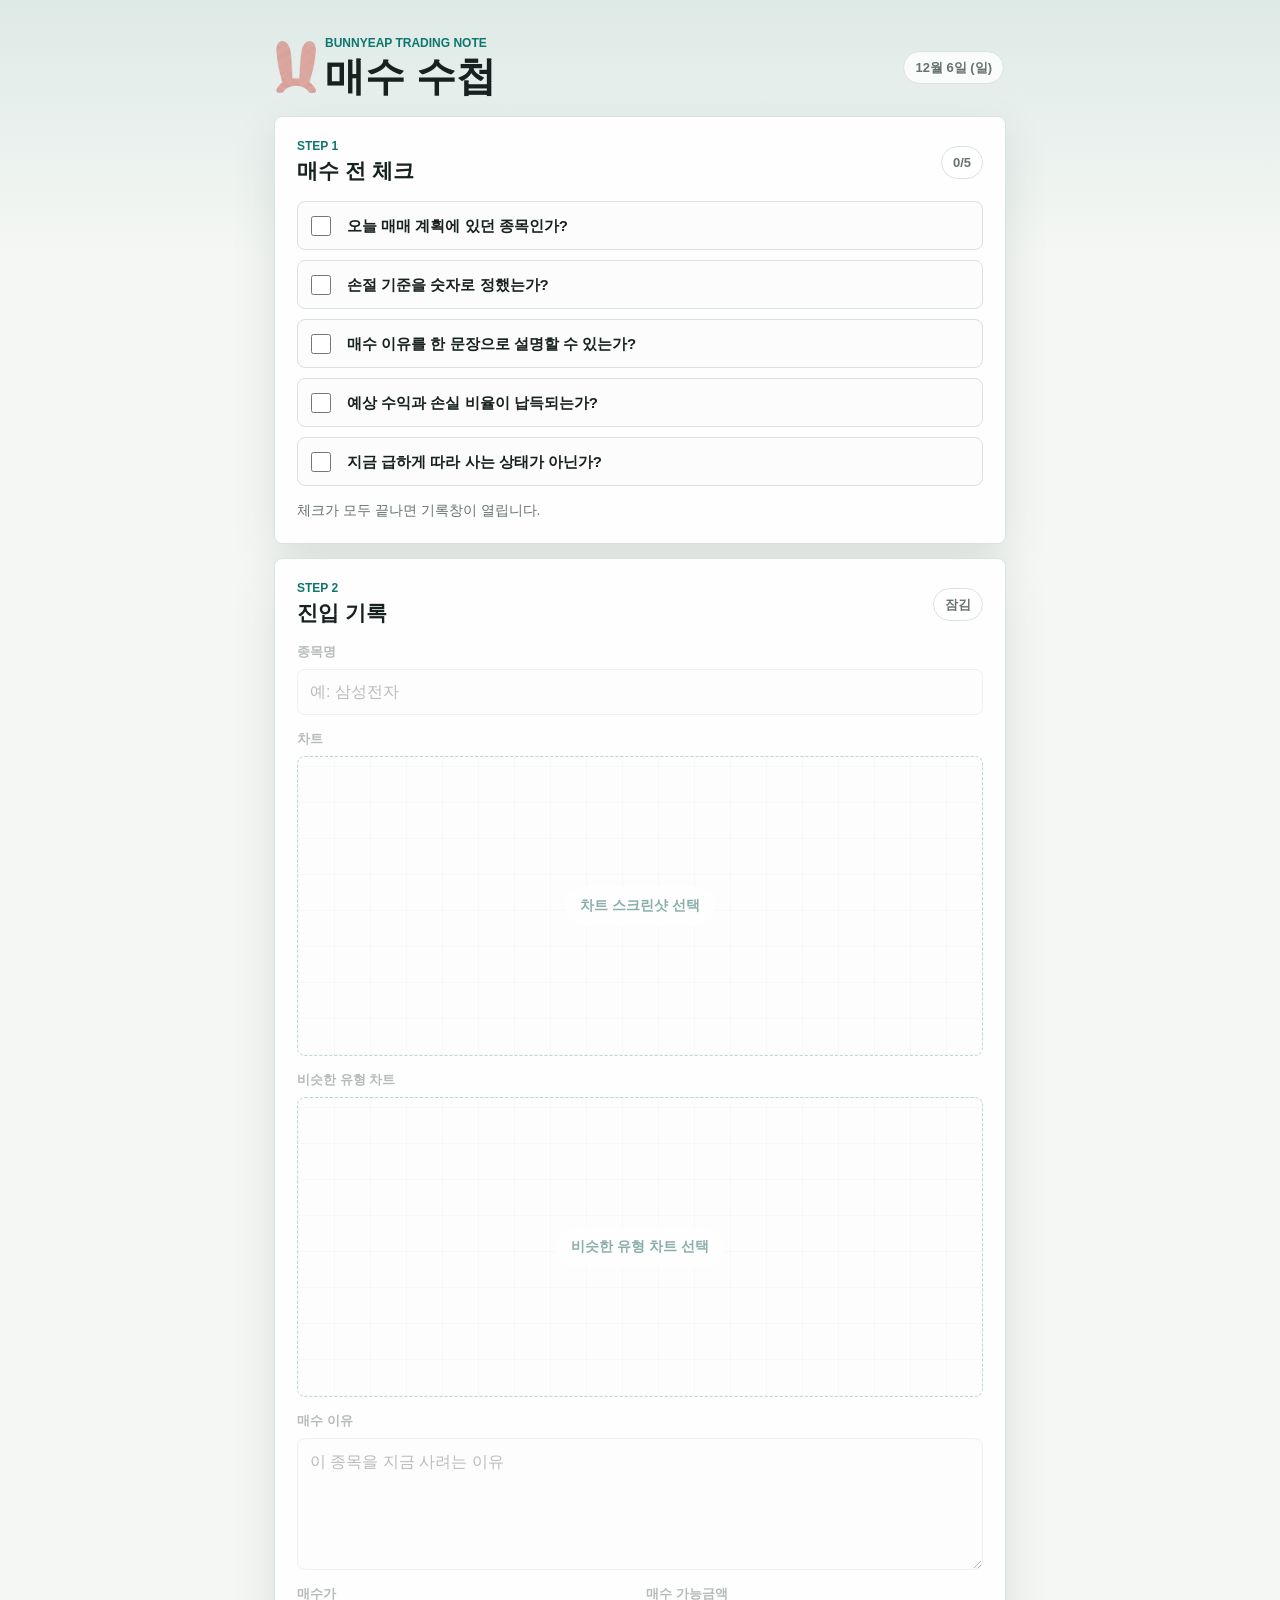
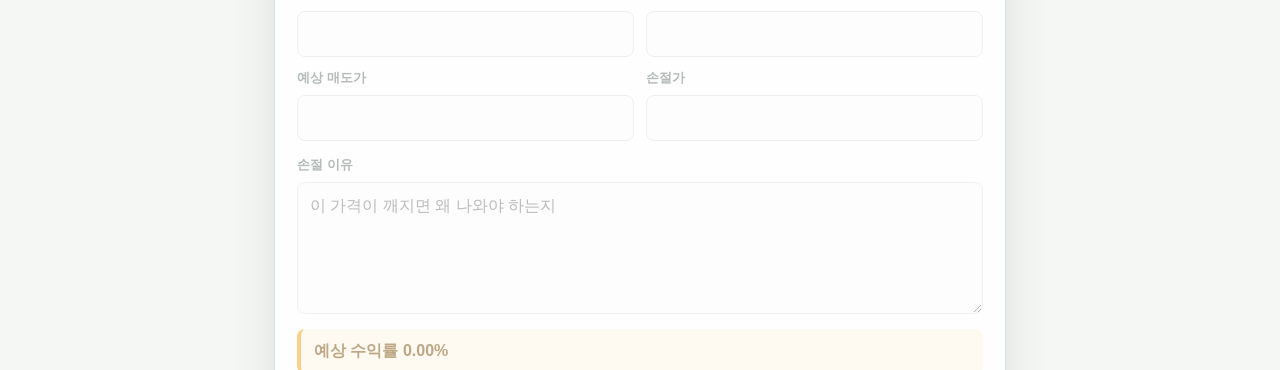
==== reset.html @ 21ca47e4 "Add Bunnyeap trading note PWA" ====
<!doctype html>
<html lang="ko">
  <head>
    <meta charset="utf-8" />
    <meta name="viewport" content="width=device-width, initial-scale=1" />
    <title>매수 수첩 새로고침</title>
    <style>
      body {
        display: grid;
        min-height: 100vh;
        margin: 0;
        place-items: center;
        background: #f5f7f4;
        color: #17211f;
        font-family: -apple-system, BlinkMacSystemFont, "Segoe UI", sans-serif;
      }

      main {
        width: min(100% - 32px, 420px);
        text-align: center;
      }

      img {
        width: 58px;
        height: 58px;
        object-fit: contain;
      }

      h1 {
        margin: 14px 0 8px;
        font-size: 24px;
      }

      p {
        margin: 0;
        color: #66736f;
        line-height: 1.5;
      }
    </style>
  </head>
  <body>
    <main>
      <img src="assets/bunnyeap-symbol.png" alt="Bunnyeap" />
      <h1>새 화면을 불러오는 중</h1>
      <p>이전 캐시를 지우고 다시 열고 있습니다.</p>
    </main>
    <script>
      async function resetApp() {
        if ("serviceWorker" in navigator) {
          const registrations = await navigator.serviceWorker.getRegistrations();
          await Promise.all(registrations.map((registration) => registration.unregister()));
        }

        if ("caches" in window) {
          const names = await caches.keys();
          await Promise.all(names.map((name) => caches.delete(name)));
        }

        window.location.replace("./?v=7&reset=" + Date.now());
      }

      resetApp();
    </script>
  </body>
</html>
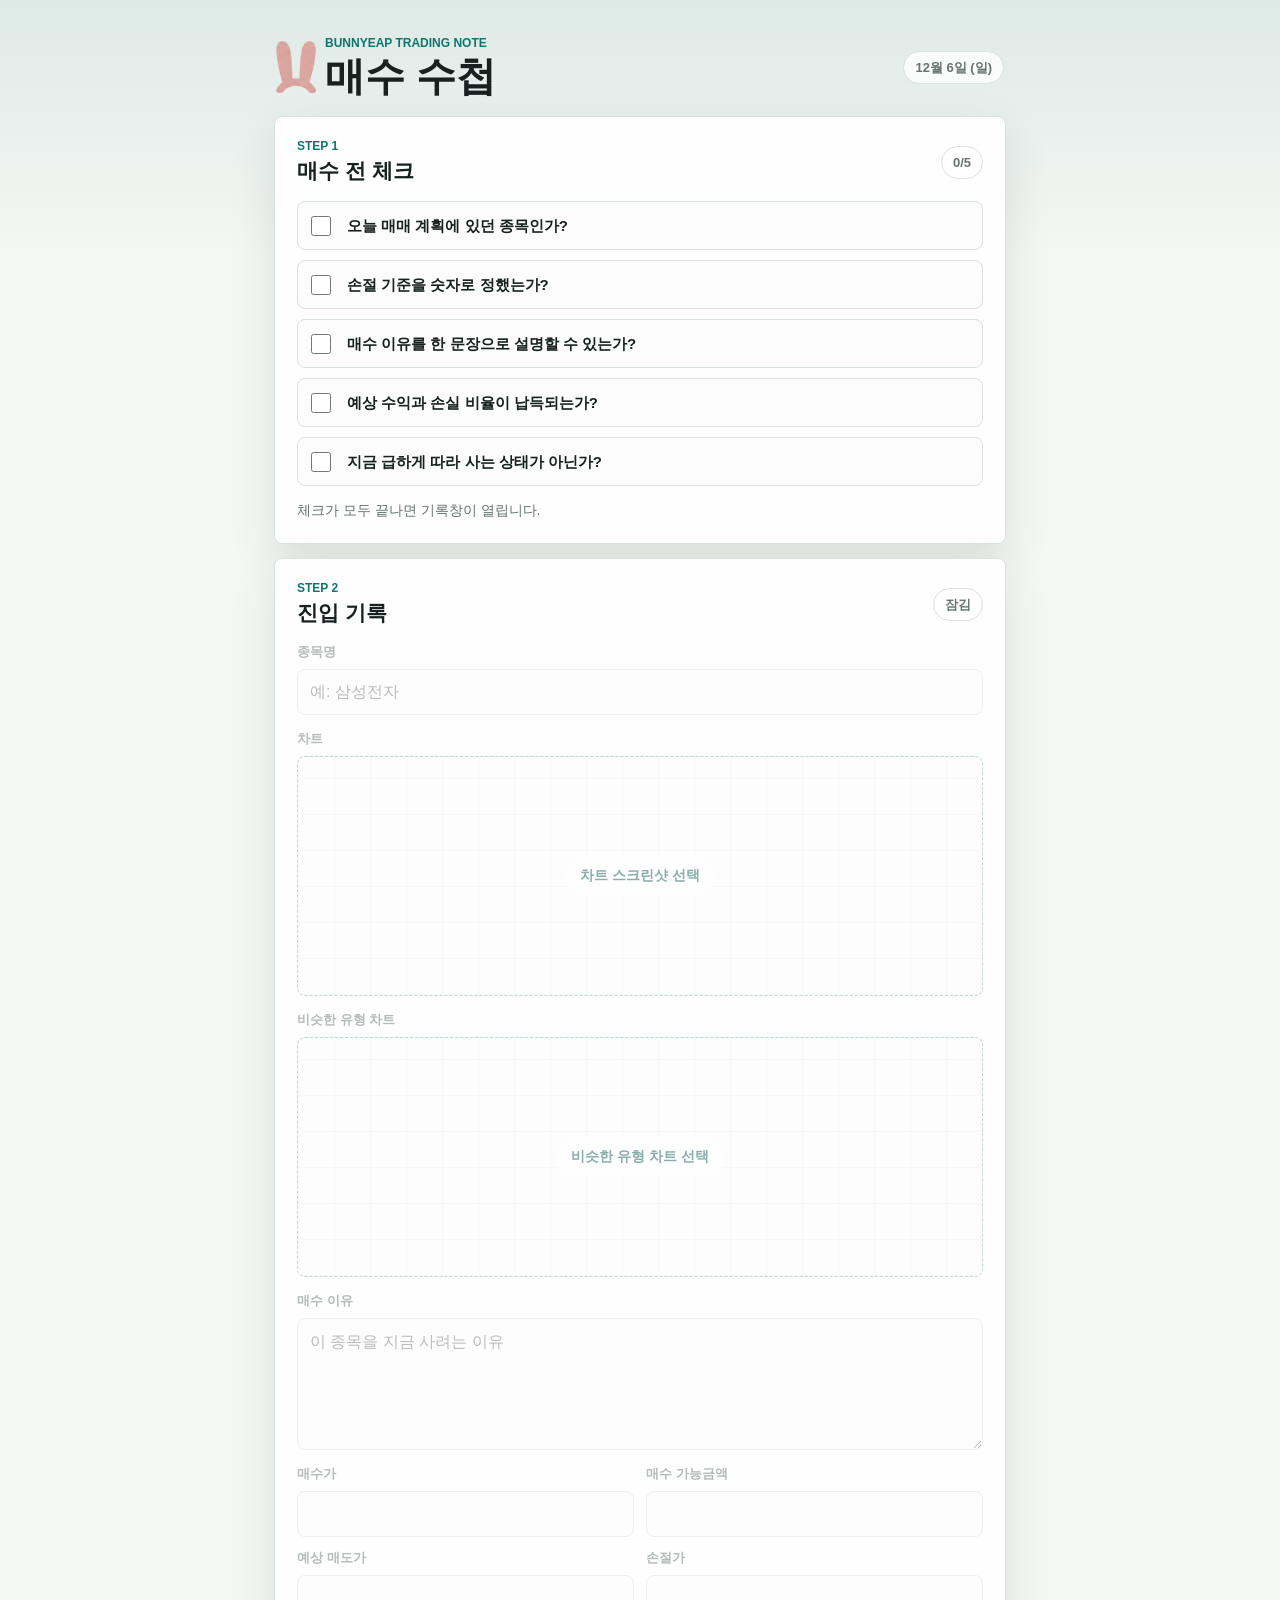
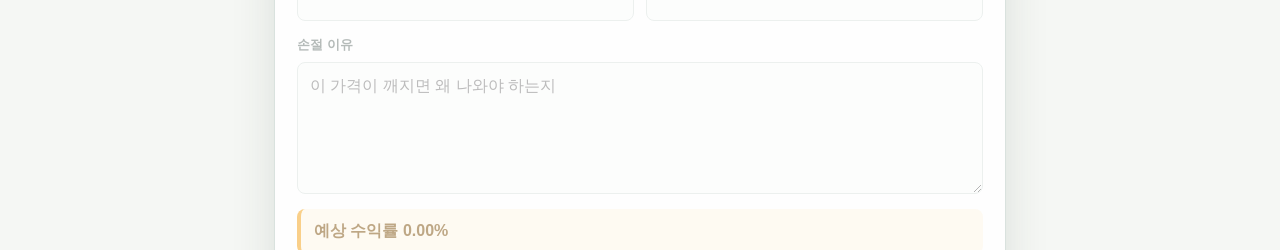
==== commit 23d597fa: "Add Bunnyeap trading note PWA" ====
--- a/reset.html
+++ b/reset.html
@@ -56,7 +56,7 @@
           await Promise.all(names.map((name) => caches.delete(name)));
         }
 
-        window.location.replace("./?v=7&reset=" + Date.now());
+        window.location.replace("./?v=8&reset=" + Date.now());
       }
 
       resetApp();
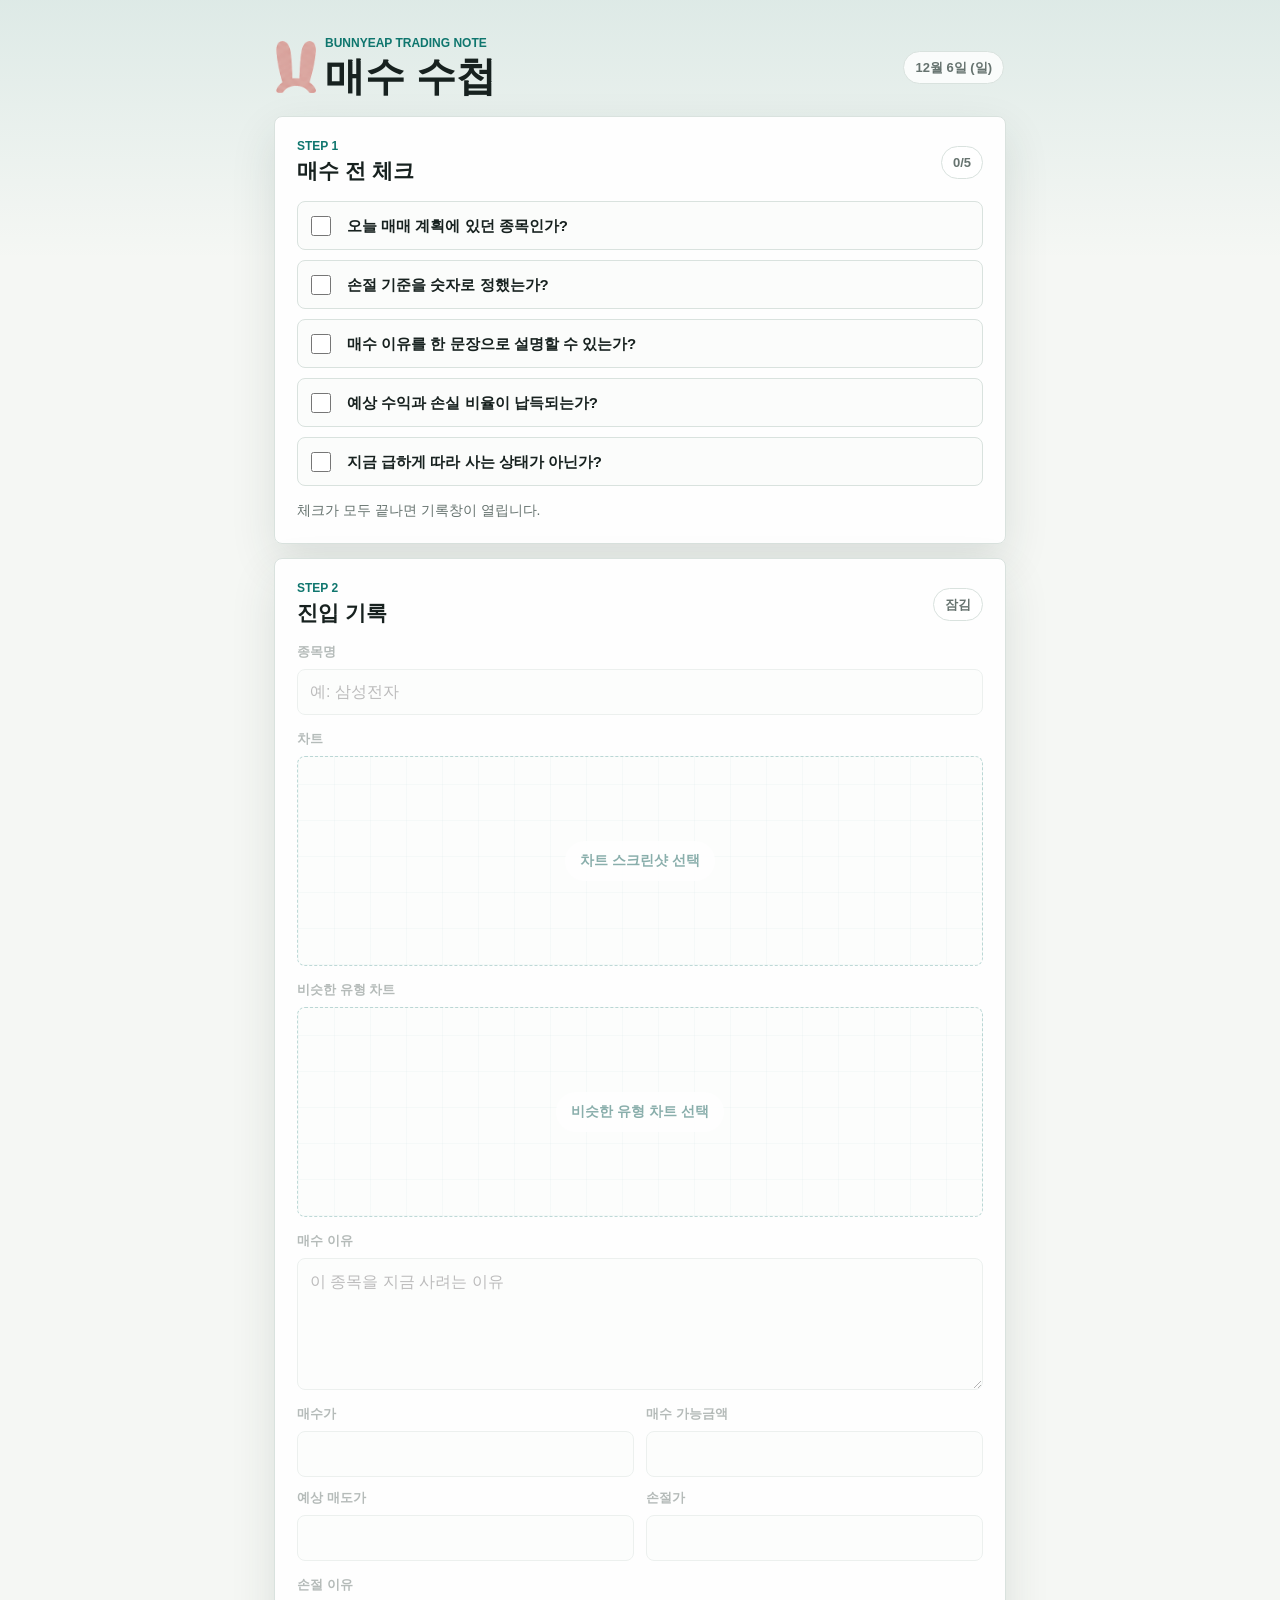
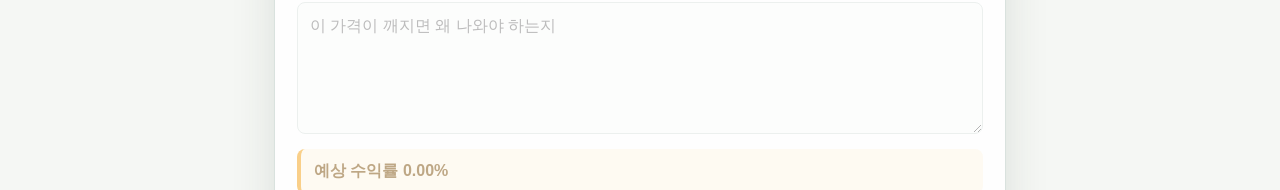
==== commit 96759af5: "Add Bunnyeap trading note PWA" ====
--- a/reset.html
+++ b/reset.html
@@ -56,7 +56,7 @@
           await Promise.all(names.map((name) => caches.delete(name)));
         }
 
-        window.location.replace("./?v=8&reset=" + Date.now());
+        window.location.replace("./?v=9&reset=" + Date.now());
       }
 
       resetApp();
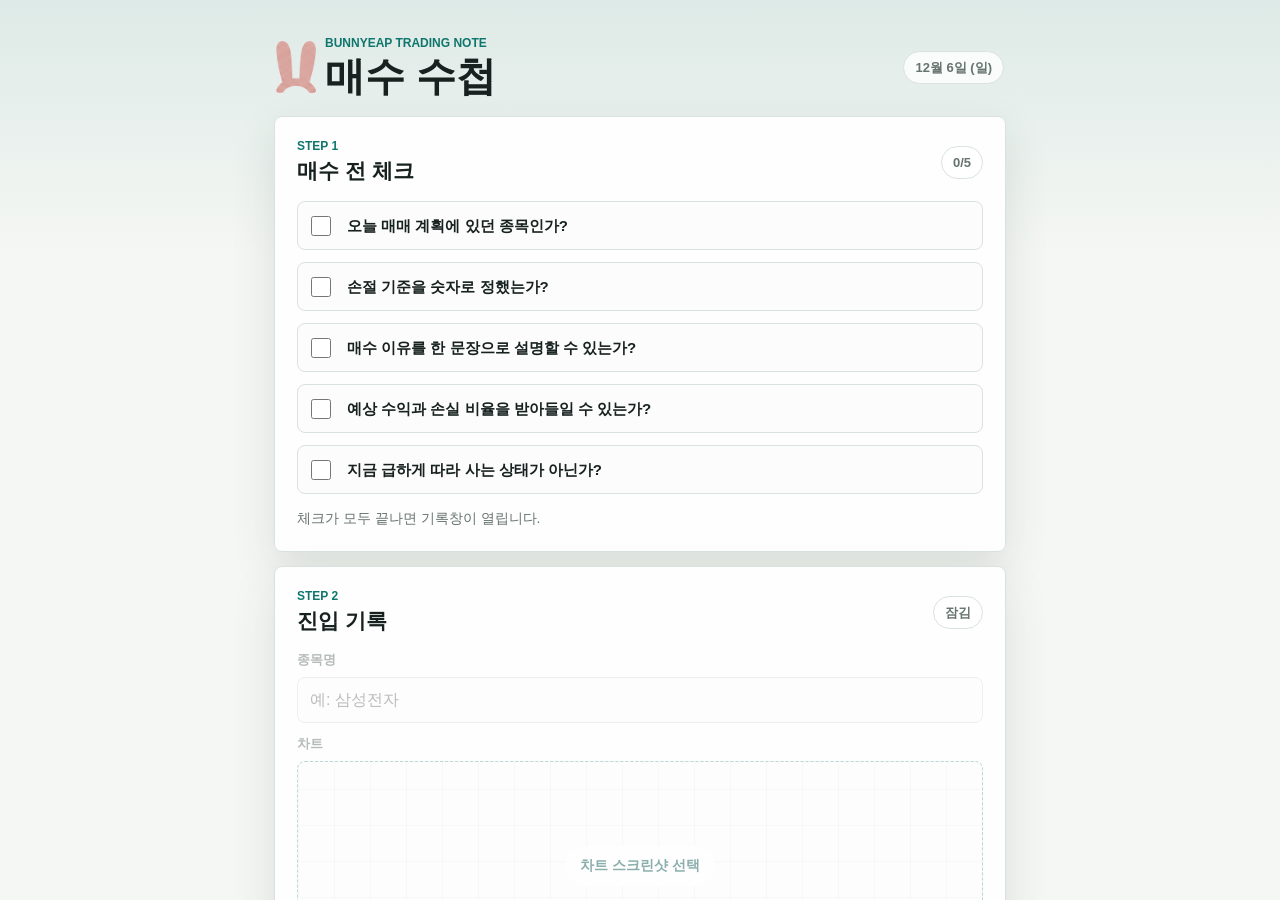
==== commit e05cb370: "Update Bunnyeap trading note PWA" ====
--- a/reset.html
+++ b/reset.html
@@ -56,7 +56,7 @@
           await Promise.all(names.map((name) => caches.delete(name)));
         }
 
-        window.location.replace("./?v=9&reset=" + Date.now());
+        window.location.replace("./?v=18&reset=" + Date.now());
       }
 
       resetApp();
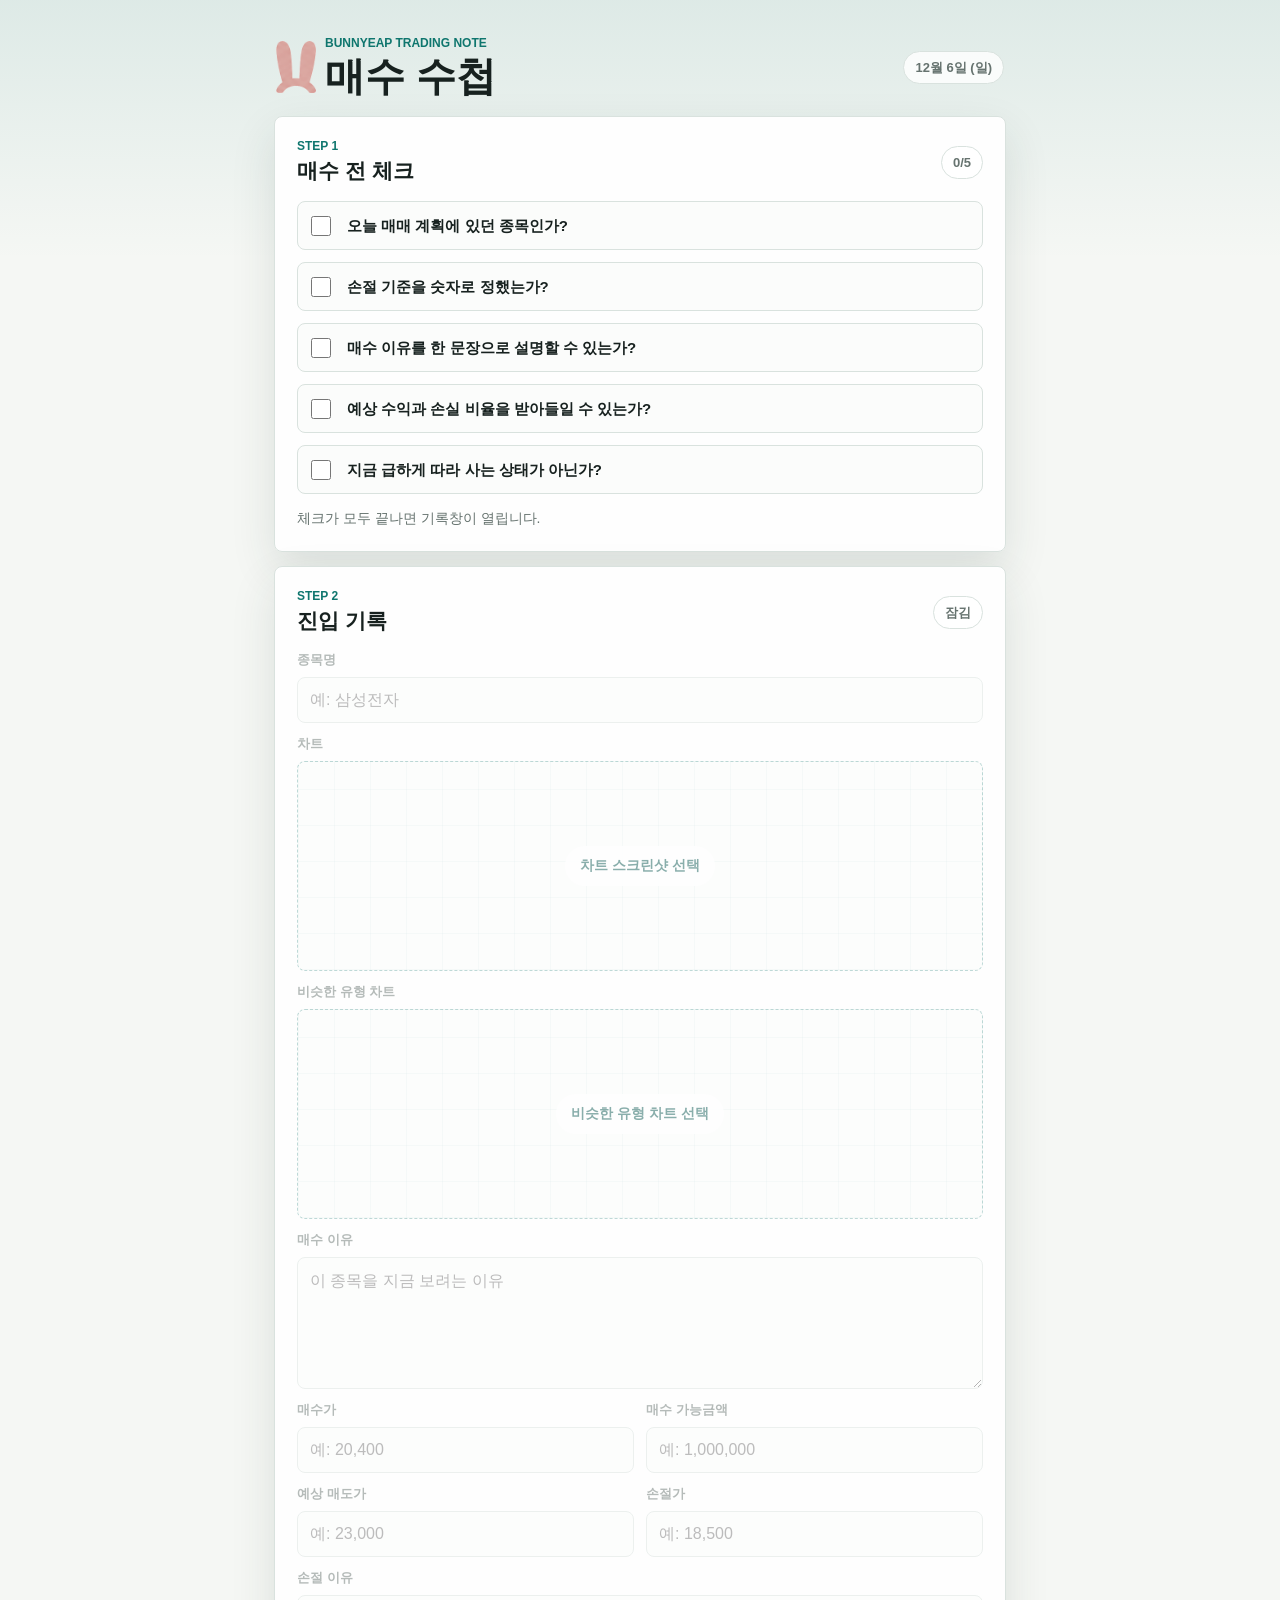
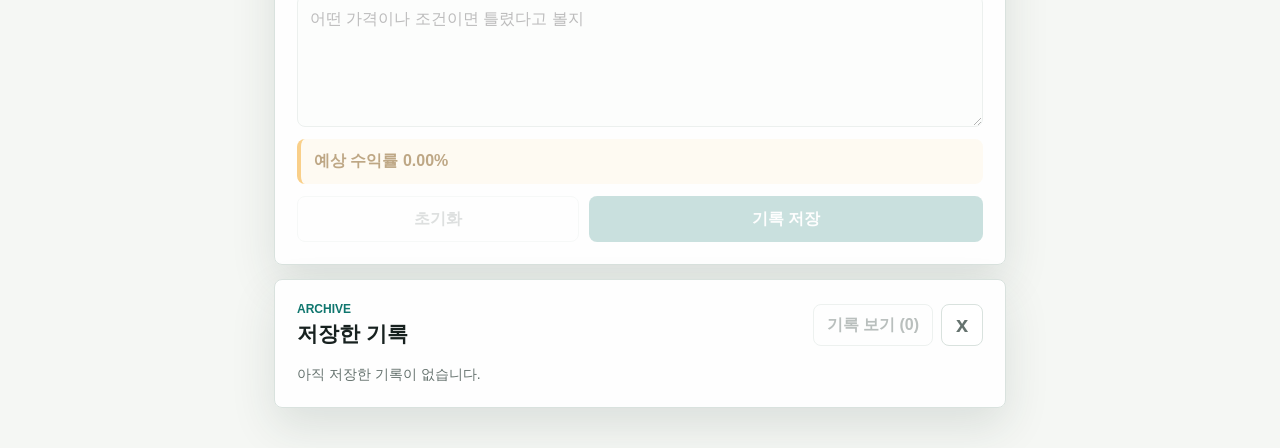
==== commit 2c2fed90: "Update Bunnyeap trading note PWA" ====
--- a/reset.html
+++ b/reset.html
@@ -56,7 +56,7 @@
           await Promise.all(names.map((name) => caches.delete(name)));
         }
 
-        window.location.replace("./?v=18&reset=" + Date.now());
+        window.location.replace("./?v=19&reset=" + Date.now());
       }
 
       resetApp();
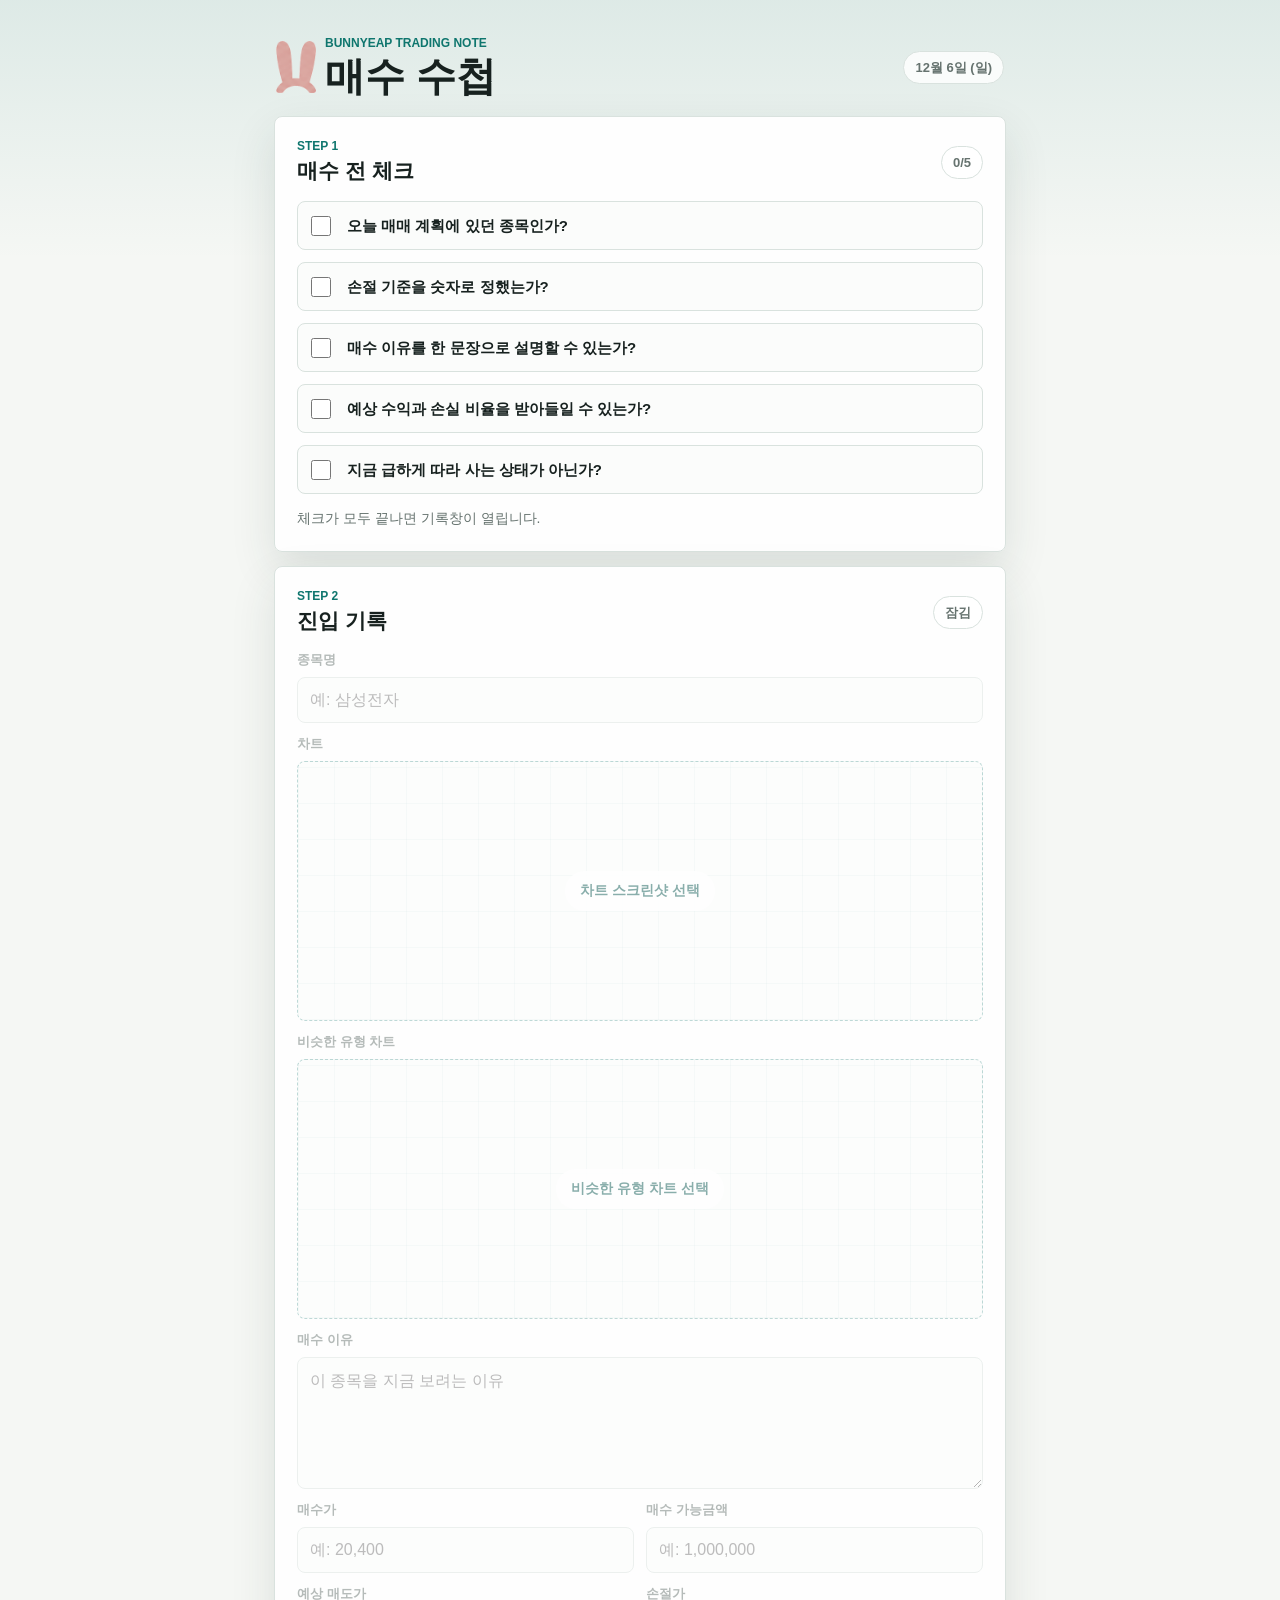
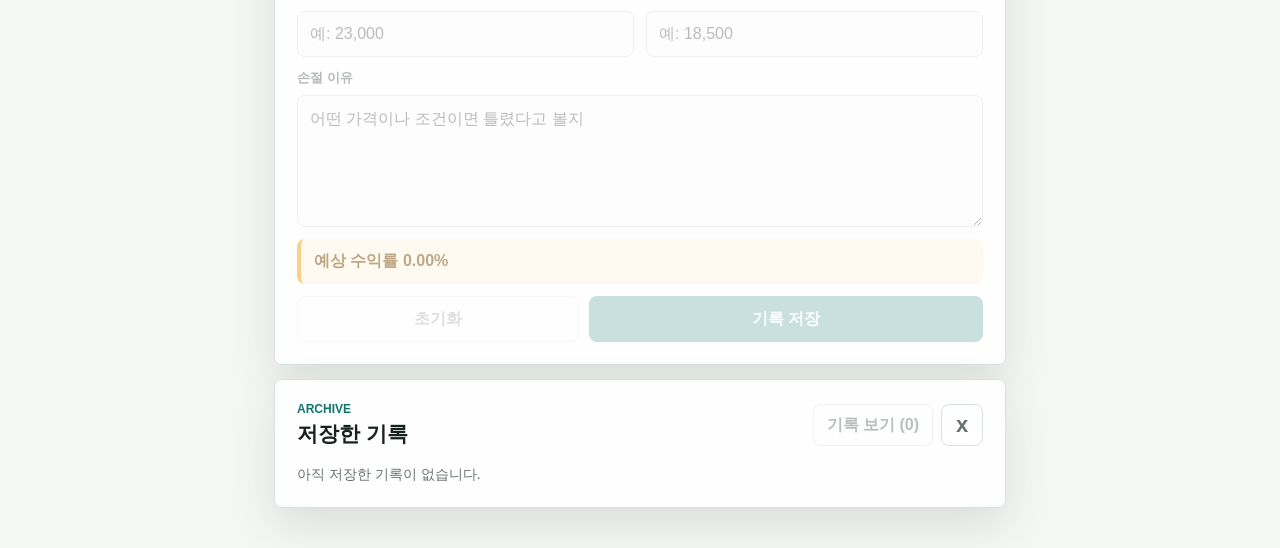
==== commit 2355897e: "Update Bunnyeap trading note PWA" ====
--- a/reset.html
+++ b/reset.html
@@ -56,7 +56,7 @@
           await Promise.all(names.map((name) => caches.delete(name)));
         }
 
-        window.location.replace("./?v=19&reset=" + Date.now());
+        window.location.replace("./?v=20&reset=" + Date.now());
       }
 
       resetApp();
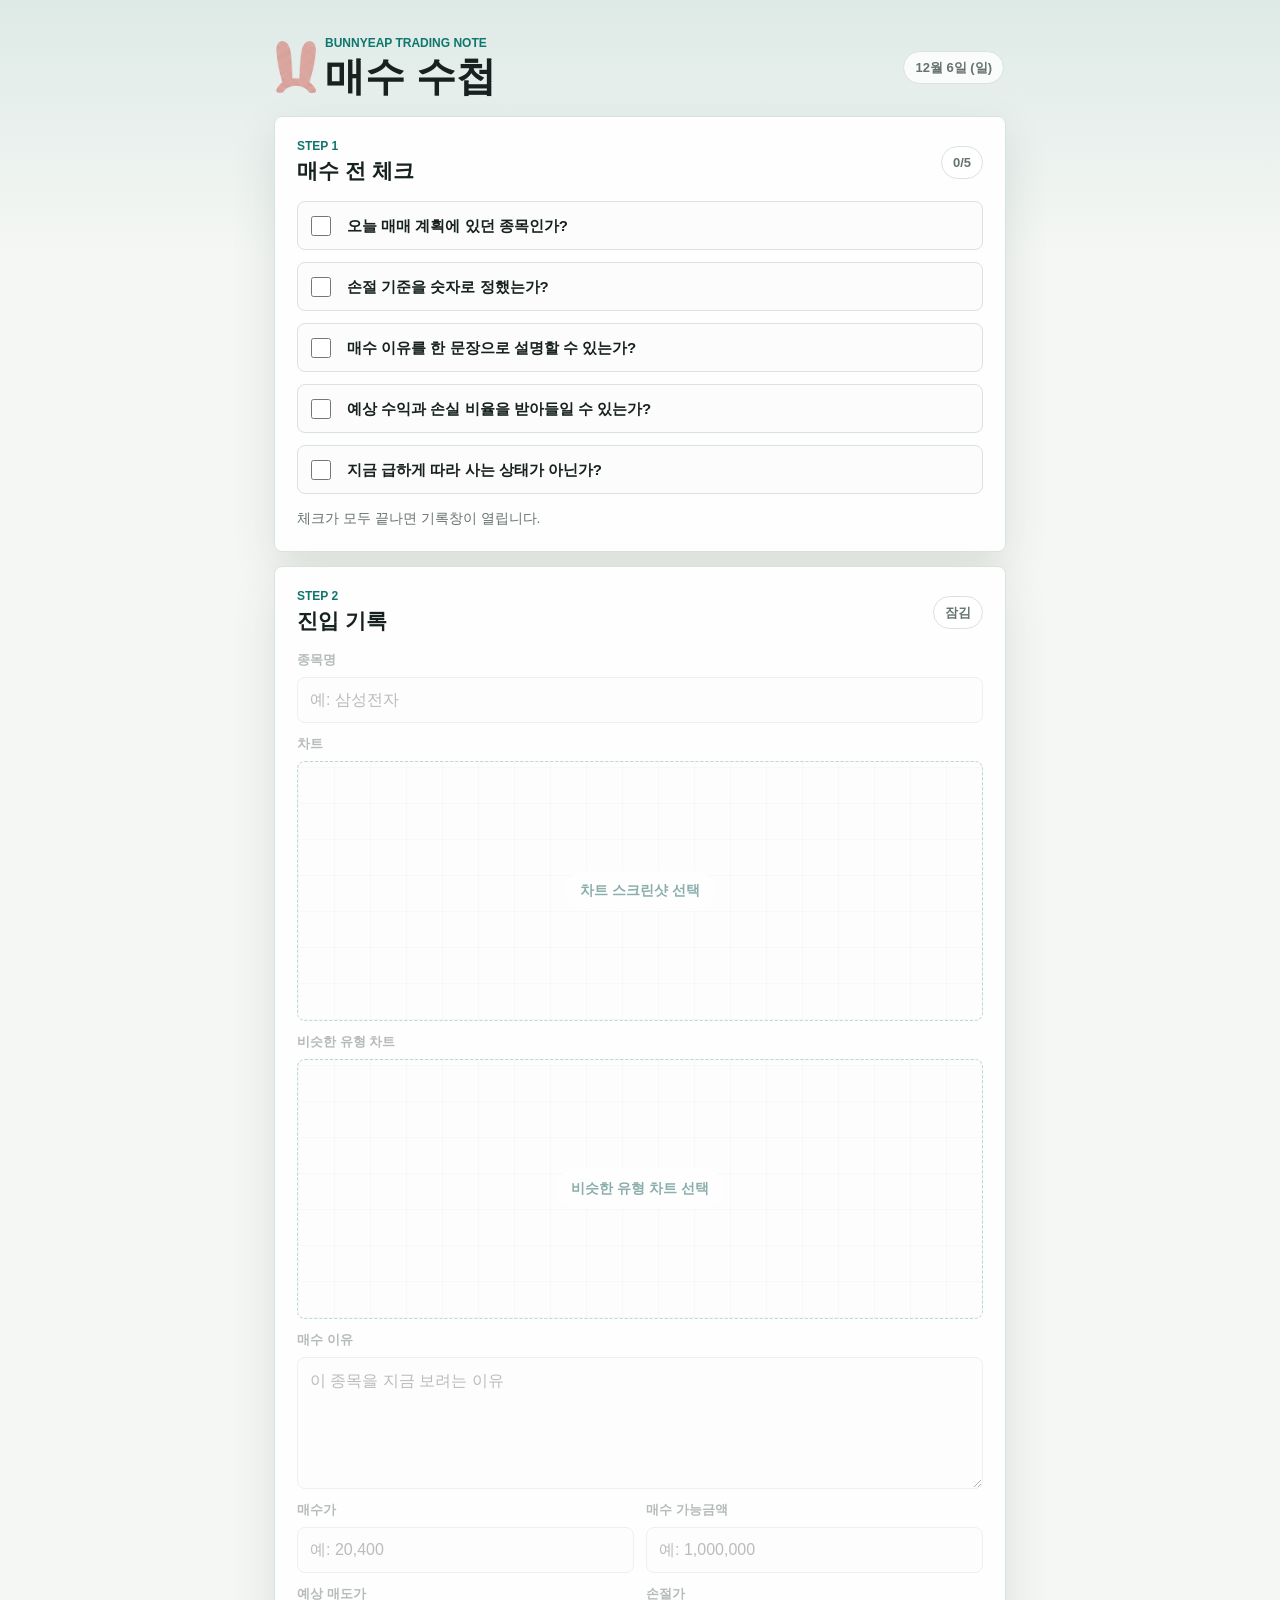
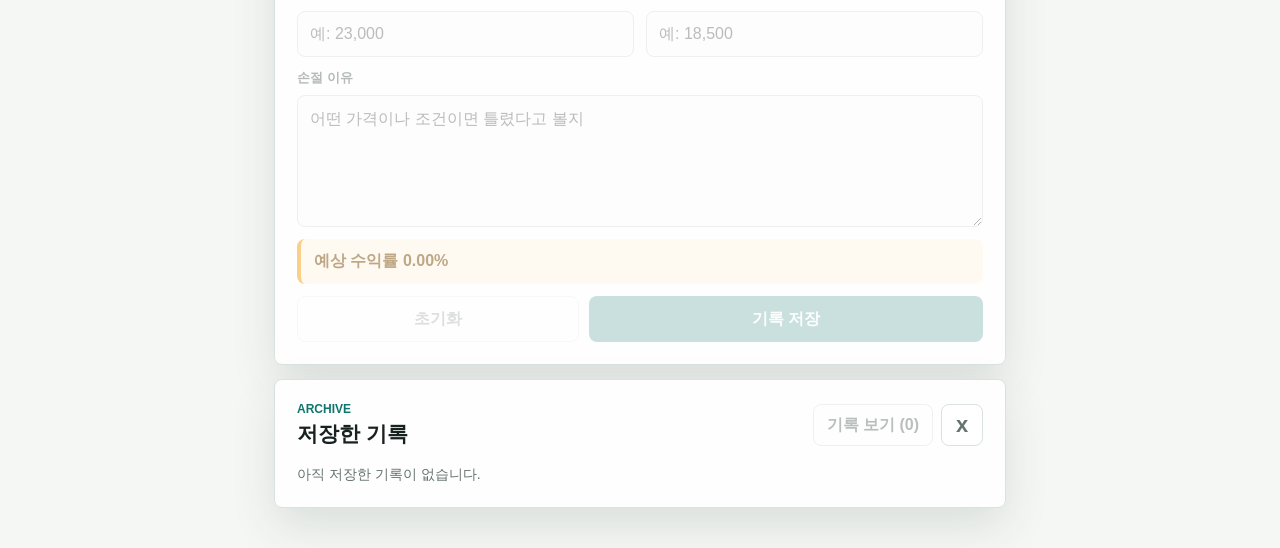
==== commit fca59484: "Update Bunnyeap trading note PWA" ====
--- a/reset.html
+++ b/reset.html
@@ -56,7 +56,7 @@
           await Promise.all(names.map((name) => caches.delete(name)));
         }
 
-        window.location.replace("./?v=20&reset=" + Date.now());
+        window.location.replace("./?v=21&reset=" + Date.now());
       }
 
       resetApp();
